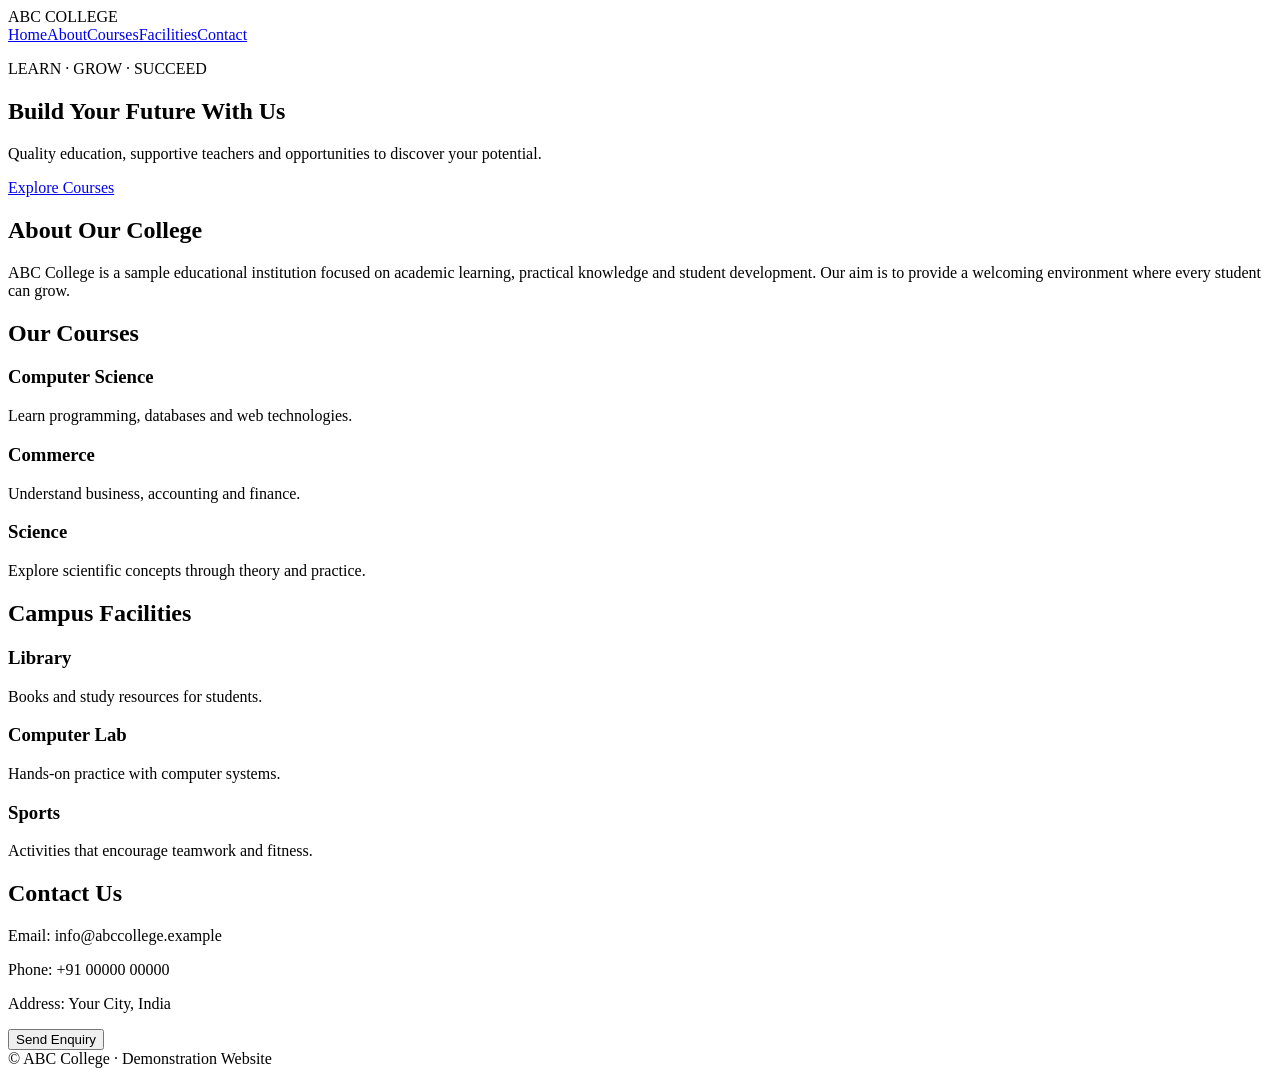
==== 02-College-Website/index.html @ 5eb40db8 "Add 02-College-Website/index.html" ====
<!DOCTYPE html>
<html lang="en"><head><meta charset="UTF-8"><meta name="viewport" content="width=device-width, initial-scale=1.0"><title>College Information</title><link rel="stylesheet" href="style.css"></head>
<body><header><div class="logo">ABC <span>COLLEGE</span></div><nav><a href="#home">Home</a><a href="#about">About</a><a href="#courses">Courses</a><a href="#facilities">Facilities</a><a href="#contact">Contact</a></nav></header>
<main><section id="home" class="hero"><div><p class="tag">LEARN · GROW · SUCCEED</p><h1>Build Your Future With Us</h1><p>Quality education, supportive teachers and opportunities to discover your potential.</p><a class="btn" href="#courses">Explore Courses</a></div></section>
<section id="about" class="section"><h2>About Our College</h2><p>ABC College is a sample educational institution focused on academic learning, practical knowledge and student development. Our aim is to provide a welcoming environment where every student can grow.</p></section>
<section id="courses" class="section pale"><h2>Our Courses</h2><div class="grid"><article><h3>Computer Science</h3><p>Learn programming, databases and web technologies.</p></article><article><h3>Commerce</h3><p>Understand business, accounting and finance.</p></article><article><h3>Science</h3><p>Explore scientific concepts through theory and practice.</p></article></div></section>
<section id="facilities" class="section"><h2>Campus Facilities</h2><div class="grid"><article><h3>Library</h3><p>Books and study resources for students.</p></article><article><h3>Computer Lab</h3><p>Hands-on practice with computer systems.</p></article><article><h3>Sports</h3><p>Activities that encourage teamwork and fitness.</p></article></div></section>
<section id="contact" class="section contact"><h2>Contact Us</h2><p>Email: info@abccollege.example</p><p>Phone: +91 00000 00000</p><p>Address: Your City, India</p><button class="btn" id="contactBtn">Send Enquiry</button></section></main><footer>© <span id="year"></span> ABC College · Demonstration Website</footer><script src="script.js"></script></body></html>
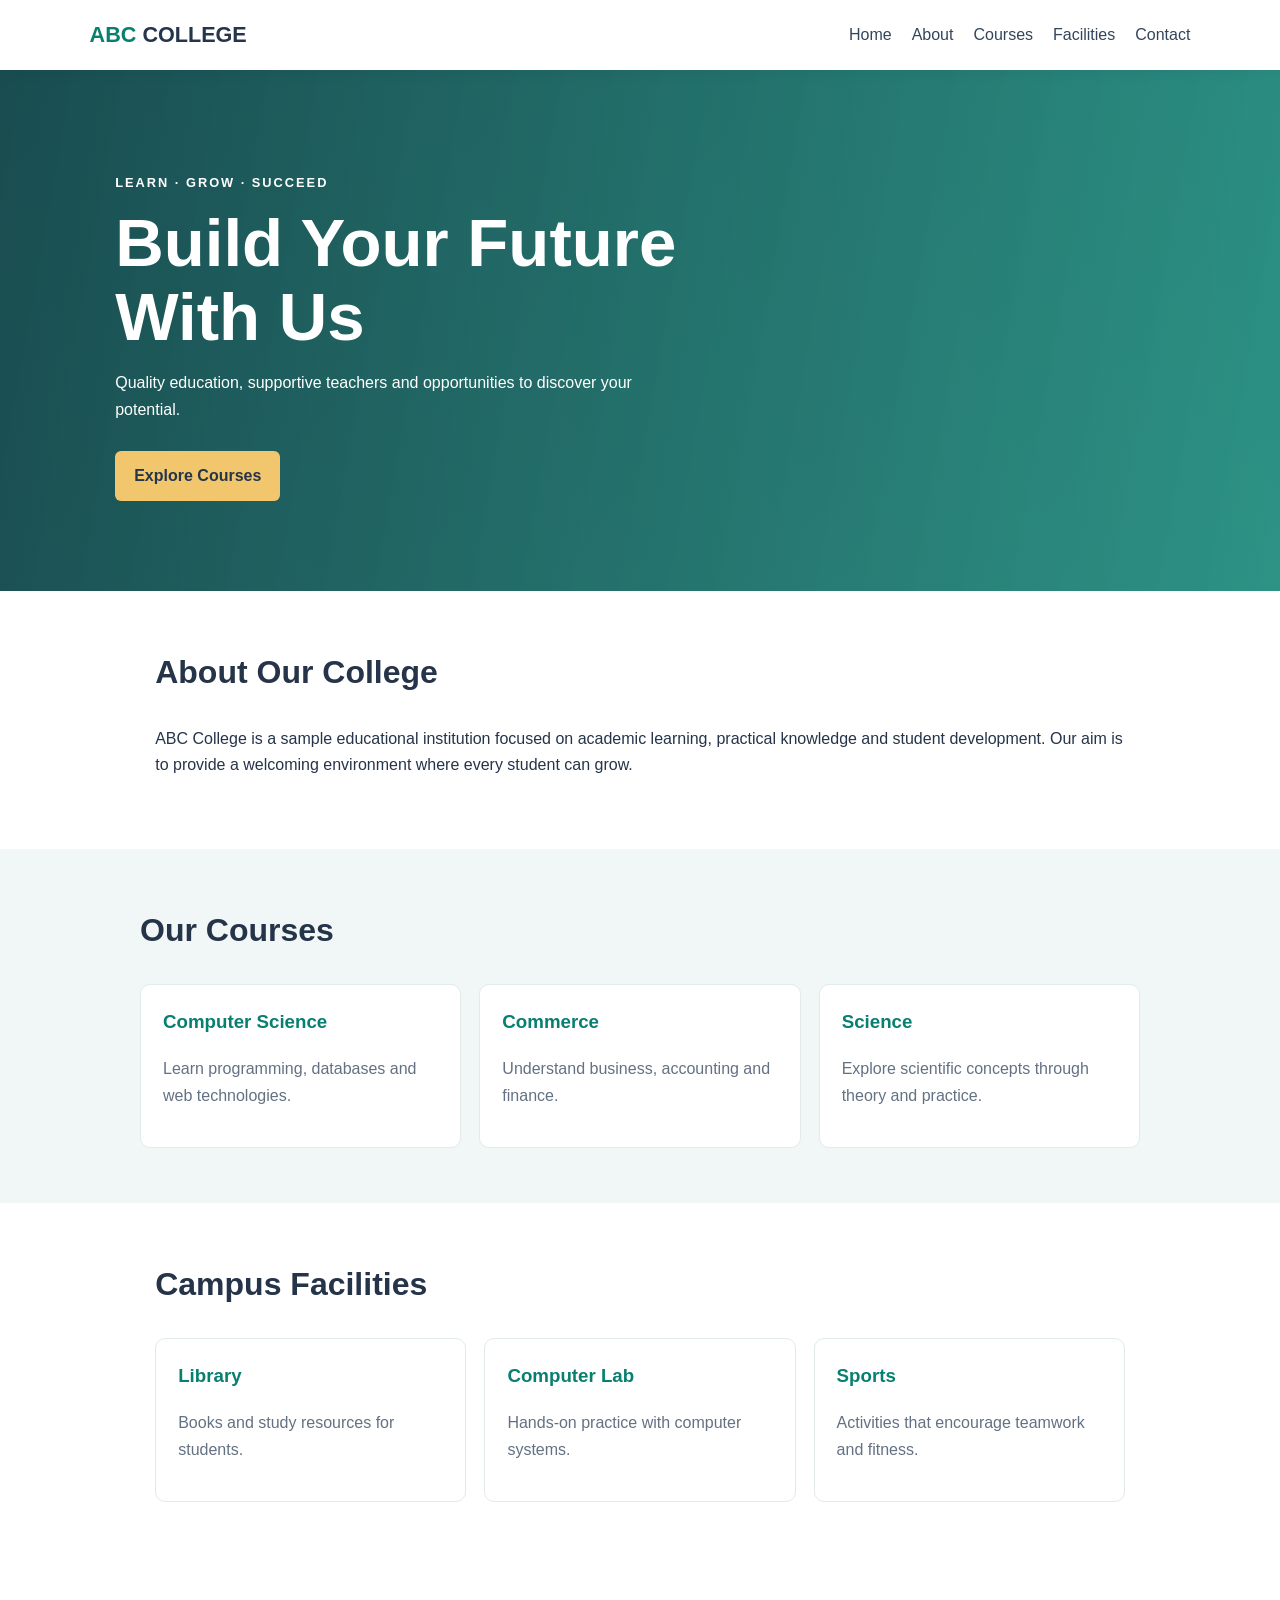
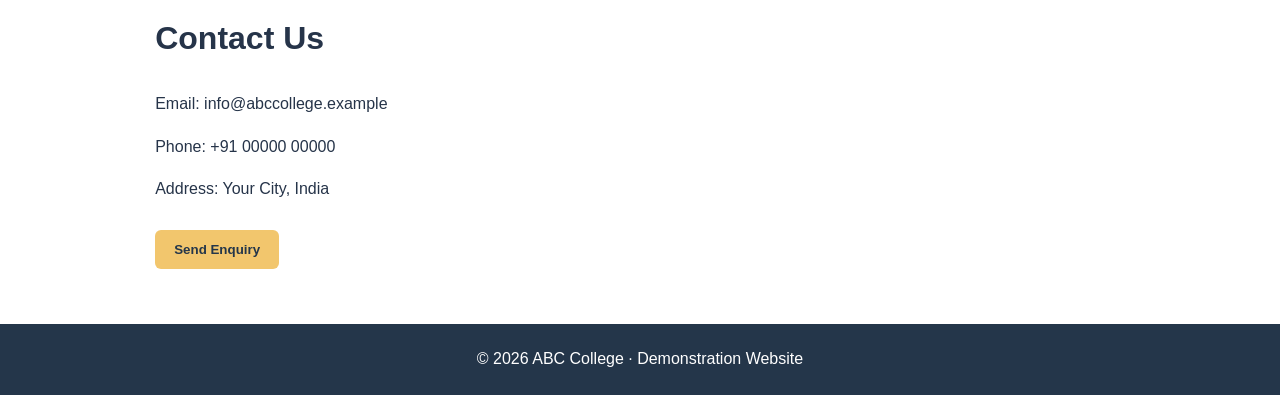
==== commit d26bc784: "Combine college website HTML CSS and JavaScript into index.html" ====
--- a/02-College-Website/index.html
+++ b/02-College-Website/index.html
@@ -1,8 +1,15 @@
 <!DOCTYPE html>
-<html lang="en"><head><meta charset="UTF-8"><meta name="viewport" content="width=device-width, initial-scale=1.0"><title>College Information</title><link rel="stylesheet" href="style.css"></head>
+<html lang="en"><head><meta charset="UTF-8"><meta name="viewport" content="width=device-width, initial-scale=1.0"><title>College Information</title><style>
+*{box-sizing:border-box}html{scroll-behavior:smooth}body{margin:0;font-family:Arial,sans-serif;color:#263449;line-height:1.65}header{display:flex;align-items:center;justify-content:space-between;padding:17px 7%;background:#fff;box-shadow:0 2px 12px #17255412;position:sticky;top:0;z-index:2}.logo{font-weight:900;font-size:1.35rem;color:#087f70}.logo span{color:#25354c}nav{display:flex;gap:20px;flex-wrap:wrap}nav a{text-decoration:none;color:#34445a}nav a:hover{color:#087f70}.hero{min-height:420px;padding:90px 9%;display:flex;align-items:center;background:linear-gradient(100deg,#073d42e8,#087f70cc),linear-gradient(45deg,#d7eee8,#b9d9d3);color:white}.hero>div{max-width:650px}.tag{letter-spacing:2px;font-weight:bold;font-size:.8rem}.hero h1{font-size:clamp(2.4rem,6vw,4.2rem);line-height:1.1;margin:12px 0}.hero p{max-width:560px}.btn{display:inline-block;background:#f2c66d;color:#24364a;padding:12px 19px;border:0;border-radius:6px;text-decoration:none;font-weight:bold;cursor:pointer;margin-top:12px}.section{padding:55px 9%;max-width:1200px;margin:auto}.section h2{font-size:2rem;margin-top:0}.pale{background:#f1f7f6;max-width:none}.pale h2,.pale .grid{max-width:1000px;margin-left:auto;margin-right:auto}.grid{display:grid;grid-template-columns:repeat(3,1fr);gap:18px}.grid article{background:white;padding:22px;border-radius:10px;border:1px solid #e1ebe8}.grid h3{color:#087f70;margin-top:0}.grid p{color:#637183}.contact{background:#fff}footer{text-align:center;background:#24364a;color:white;padding:22px}@media(max-width:700px){header{align-items:flex-start;flex-direction:column;gap:12px}.grid{grid-template-columns:1fr}.hero{padding:65px 8%}}
+</style></head>
 <body><header><div class="logo">ABC <span>COLLEGE</span></div><nav><a href="#home">Home</a><a href="#about">About</a><a href="#courses">Courses</a><a href="#facilities">Facilities</a><a href="#contact">Contact</a></nav></header>
 <main><section id="home" class="hero"><div><p class="tag">LEARN · GROW · SUCCEED</p><h1>Build Your Future With Us</h1><p>Quality education, supportive teachers and opportunities to discover your potential.</p><a class="btn" href="#courses">Explore Courses</a></div></section>
 <section id="about" class="section"><h2>About Our College</h2><p>ABC College is a sample educational institution focused on academic learning, practical knowledge and student development. Our aim is to provide a welcoming environment where every student can grow.</p></section>
 <section id="courses" class="section pale"><h2>Our Courses</h2><div class="grid"><article><h3>Computer Science</h3><p>Learn programming, databases and web technologies.</p></article><article><h3>Commerce</h3><p>Understand business, accounting and finance.</p></article><article><h3>Science</h3><p>Explore scientific concepts through theory and practice.</p></article></div></section>
 <section id="facilities" class="section"><h2>Campus Facilities</h2><div class="grid"><article><h3>Library</h3><p>Books and study resources for students.</p></article><article><h3>Computer Lab</h3><p>Hands-on practice with computer systems.</p></article><article><h3>Sports</h3><p>Activities that encourage teamwork and fitness.</p></article></div></section>
-<section id="contact" class="section contact"><h2>Contact Us</h2><p>Email: info@abccollege.example</p><p>Phone: +91 00000 00000</p><p>Address: Your City, India</p><button class="btn" id="contactBtn">Send Enquiry</button></section></main><footer>© <span id="year"></span> ABC College · Demonstration Website</footer><script src="script.js"></script></body></html>+<section id="contact" class="section contact"><h2>Contact Us</h2><p>Email: info@abccollege.example</p><p>Phone: +91 00000 00000</p><p>Address: Your City, India</p><button class="btn" id="contactBtn">Send Enquiry</button></section></main><footer>© <span id="year"></span> ABC College · Demonstration Website</footer><script>
+document.getElementById("year").textContent = new Date().getFullYear();
+document.getElementById("contactBtn").addEventListener("click", function () {
+  alert("Thank you for your interest! Please email info@abccollege.example.");
+});
+</script></body></html>
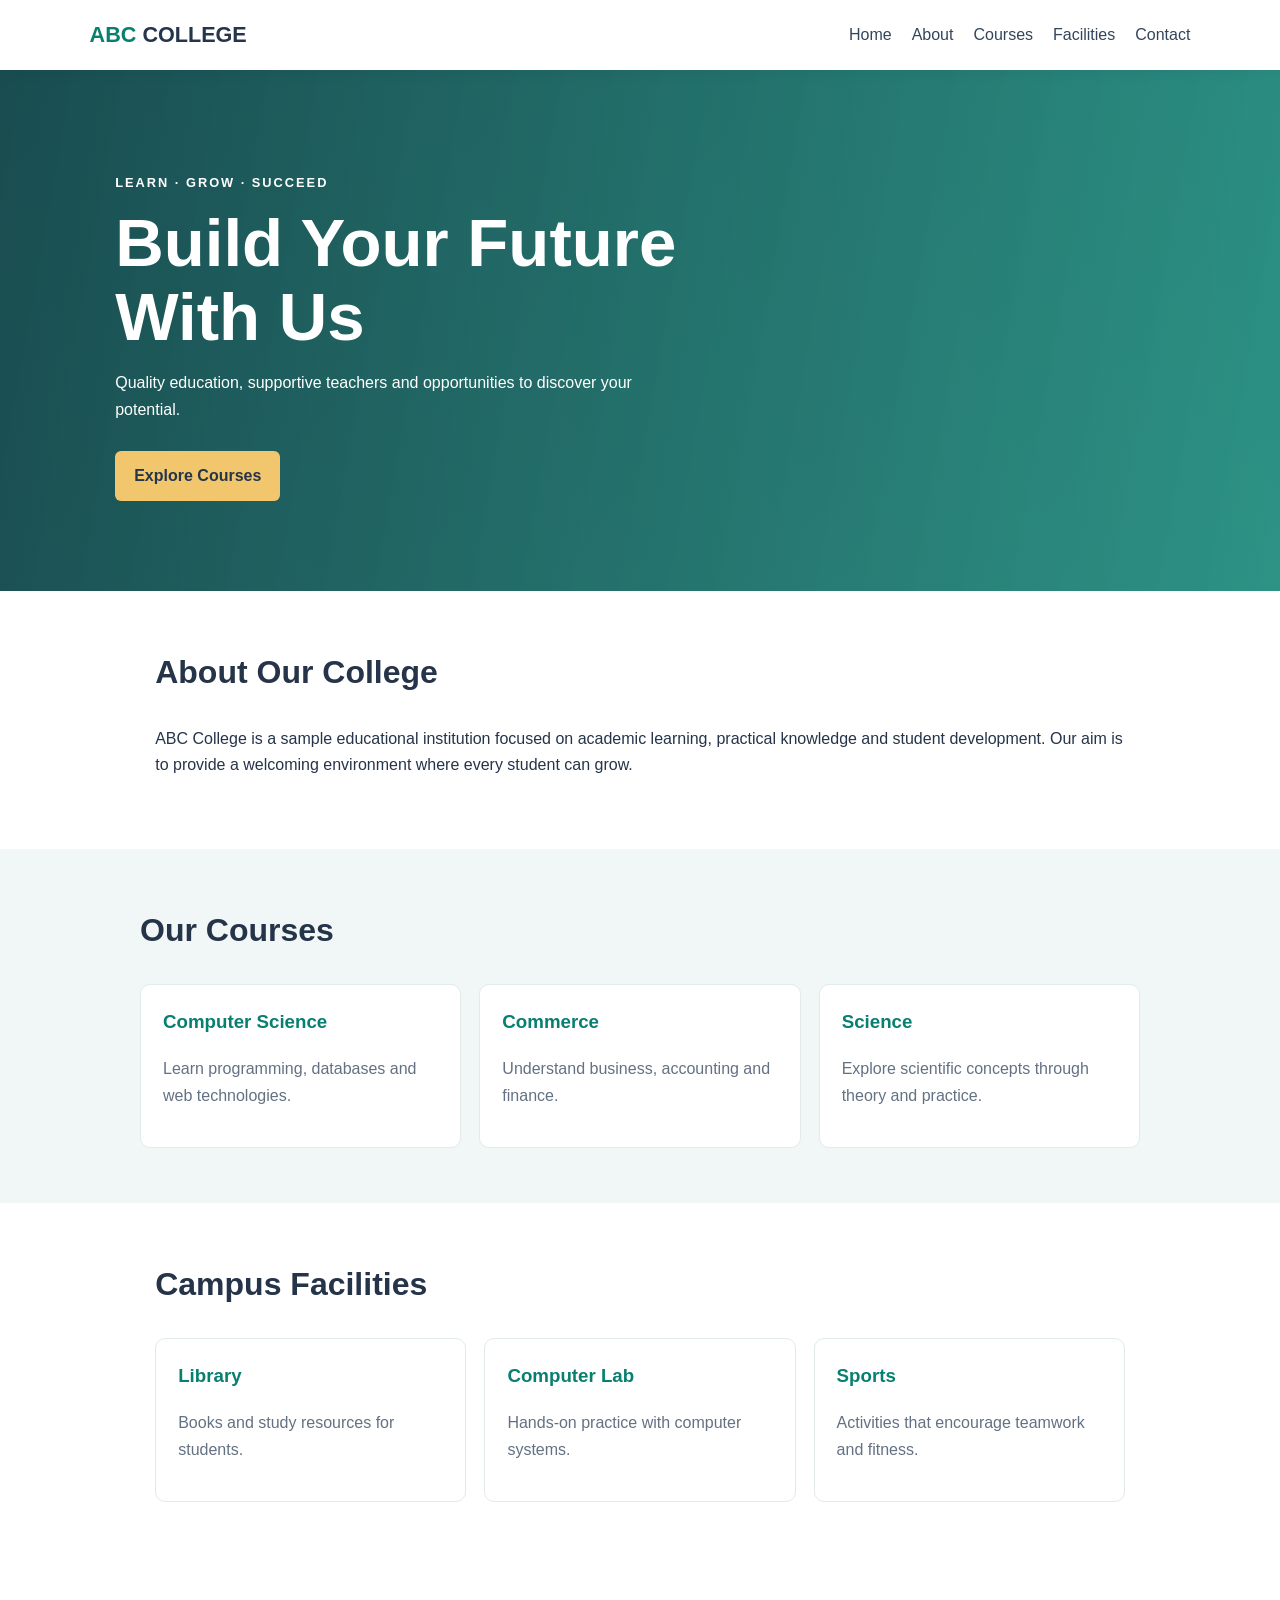
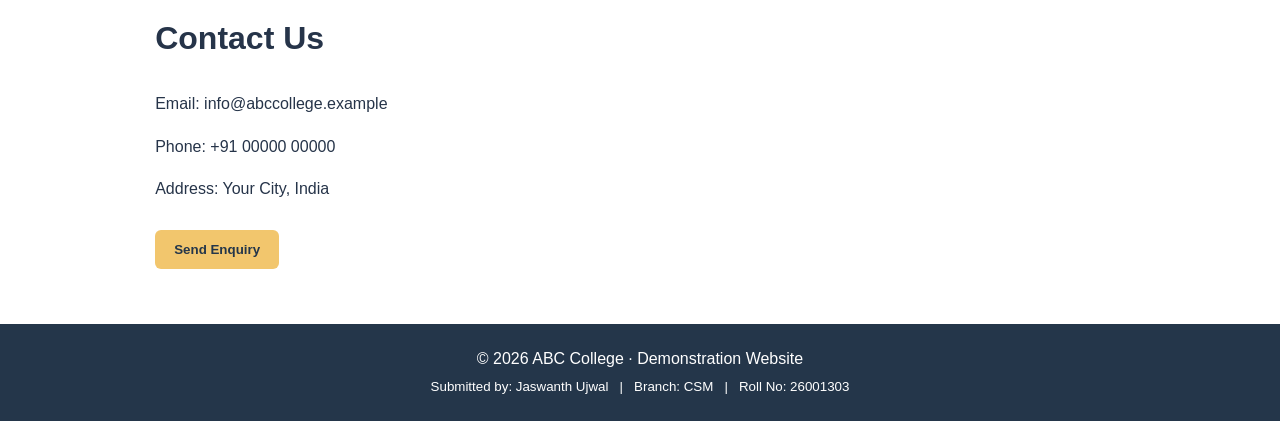
==== commit 3c4389d4: "Add student details to 02-College-Website/index.html" ====
--- a/02-College-Website/index.html
+++ b/02-College-Website/index.html
@@ -7,7 +7,7 @@
 <section id="about" class="section"><h2>About Our College</h2><p>ABC College is a sample educational institution focused on academic learning, practical knowledge and student development. Our aim is to provide a welcoming environment where every student can grow.</p></section>
 <section id="courses" class="section pale"><h2>Our Courses</h2><div class="grid"><article><h3>Computer Science</h3><p>Learn programming, databases and web technologies.</p></article><article><h3>Commerce</h3><p>Understand business, accounting and finance.</p></article><article><h3>Science</h3><p>Explore scientific concepts through theory and practice.</p></article></div></section>
 <section id="facilities" class="section"><h2>Campus Facilities</h2><div class="grid"><article><h3>Library</h3><p>Books and study resources for students.</p></article><article><h3>Computer Lab</h3><p>Hands-on practice with computer systems.</p></article><article><h3>Sports</h3><p>Activities that encourage teamwork and fitness.</p></article></div></section>
-<section id="contact" class="section contact"><h2>Contact Us</h2><p>Email: info@abccollege.example</p><p>Phone: +91 00000 00000</p><p>Address: Your City, India</p><button class="btn" id="contactBtn">Send Enquiry</button></section></main><footer>© <span id="year"></span> ABC College · Demonstration Website</footer><script>
+<section id="contact" class="section contact"><h2>Contact Us</h2><p>Email: info@abccollege.example</p><p>Phone: +91 00000 00000</p><p>Address: Your City, India</p><button class="btn" id="contactBtn">Send Enquiry</button></section></main><footer>© <span id="year"></span> ABC College · Demonstration Website<br><small>Submitted by: Jaswanth Ujwal &nbsp; | &nbsp; Branch: CSM &nbsp; | &nbsp; Roll No: 26001303</small></footer><script>
 document.getElementById("year").textContent = new Date().getFullYear();
 document.getElementById("contactBtn").addEventListener("click", function () {
   alert("Thank you for your interest! Please email info@abccollege.example.");
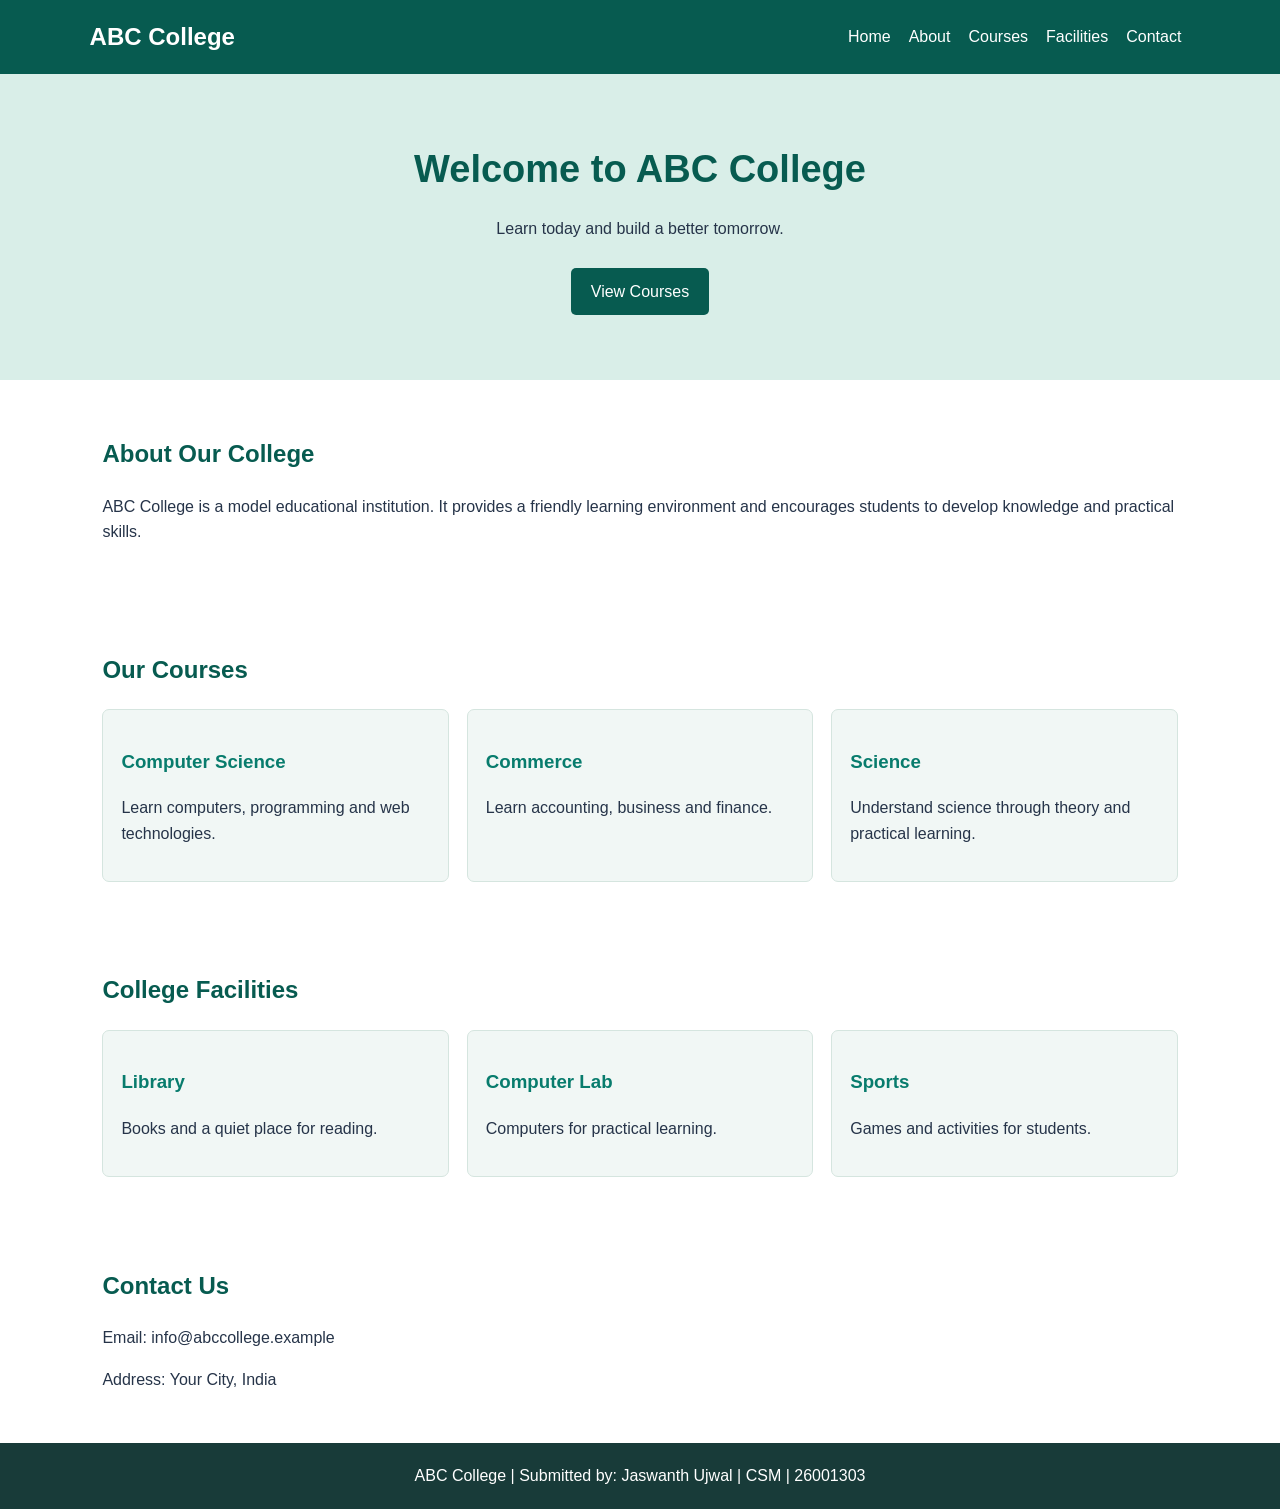
==== commit c6dc7189: "Use beginner HTML and CSS only" ====
--- a/02-College-Website/index.html
+++ b/02-College-Website/index.html
@@ -1,15 +1,10 @@
 <!DOCTYPE html>
-<html lang="en"><head><meta charset="UTF-8"><meta name="viewport" content="width=device-width, initial-scale=1.0"><title>College Information</title><style>
-*{box-sizing:border-box}html{scroll-behavior:smooth}body{margin:0;font-family:Arial,sans-serif;color:#263449;line-height:1.65}header{display:flex;align-items:center;justify-content:space-between;padding:17px 7%;background:#fff;box-shadow:0 2px 12px #17255412;position:sticky;top:0;z-index:2}.logo{font-weight:900;font-size:1.35rem;color:#087f70}.logo span{color:#25354c}nav{display:flex;gap:20px;flex-wrap:wrap}nav a{text-decoration:none;color:#34445a}nav a:hover{color:#087f70}.hero{min-height:420px;padding:90px 9%;display:flex;align-items:center;background:linear-gradient(100deg,#073d42e8,#087f70cc),linear-gradient(45deg,#d7eee8,#b9d9d3);color:white}.hero>div{max-width:650px}.tag{letter-spacing:2px;font-weight:bold;font-size:.8rem}.hero h1{font-size:clamp(2.4rem,6vw,4.2rem);line-height:1.1;margin:12px 0}.hero p{max-width:560px}.btn{display:inline-block;background:#f2c66d;color:#24364a;padding:12px 19px;border:0;border-radius:6px;text-decoration:none;font-weight:bold;cursor:pointer;margin-top:12px}.section{padding:55px 9%;max-width:1200px;margin:auto}.section h2{font-size:2rem;margin-top:0}.pale{background:#f1f7f6;max-width:none}.pale h2,.pale .grid{max-width:1000px;margin-left:auto;margin-right:auto}.grid{display:grid;grid-template-columns:repeat(3,1fr);gap:18px}.grid article{background:white;padding:22px;border-radius:10px;border:1px solid #e1ebe8}.grid h3{color:#087f70;margin-top:0}.grid p{color:#637183}.contact{background:#fff}footer{text-align:center;background:#24364a;color:white;padding:22px}@media(max-width:700px){header{align-items:flex-start;flex-direction:column;gap:12px}.grid{grid-template-columns:1fr}.hero{padding:65px 8%}}
-</style></head>
-<body><header><div class="logo">ABC <span>COLLEGE</span></div><nav><a href="#home">Home</a><a href="#about">About</a><a href="#courses">Courses</a><a href="#facilities">Facilities</a><a href="#contact">Contact</a></nav></header>
-<main><section id="home" class="hero"><div><p class="tag">LEARN · GROW · SUCCEED</p><h1>Build Your Future With Us</h1><p>Quality education, supportive teachers and opportunities to discover your potential.</p><a class="btn" href="#courses">Explore Courses</a></div></section>
-<section id="about" class="section"><h2>About Our College</h2><p>ABC College is a sample educational institution focused on academic learning, practical knowledge and student development. Our aim is to provide a welcoming environment where every student can grow.</p></section>
-<section id="courses" class="section pale"><h2>Our Courses</h2><div class="grid"><article><h3>Computer Science</h3><p>Learn programming, databases and web technologies.</p></article><article><h3>Commerce</h3><p>Understand business, accounting and finance.</p></article><article><h3>Science</h3><p>Explore scientific concepts through theory and practice.</p></article></div></section>
-<section id="facilities" class="section"><h2>Campus Facilities</h2><div class="grid"><article><h3>Library</h3><p>Books and study resources for students.</p></article><article><h3>Computer Lab</h3><p>Hands-on practice with computer systems.</p></article><article><h3>Sports</h3><p>Activities that encourage teamwork and fitness.</p></article></div></section>
-<section id="contact" class="section contact"><h2>Contact Us</h2><p>Email: info@abccollege.example</p><p>Phone: +91 00000 00000</p><p>Address: Your City, India</p><button class="btn" id="contactBtn">Send Enquiry</button></section></main><footer>© <span id="year"></span> ABC College · Demonstration Website<br><small>Submitted by: Jaswanth Ujwal &nbsp; | &nbsp; Branch: CSM &nbsp; | &nbsp; Roll No: 26001303</small></footer><script>
-document.getElementById("year").textContent = new Date().getFullYear();
-document.getElementById("contactBtn").addEventListener("click", function () {
-  alert("Thank you for your interest! Please email info@abccollege.example.");
-});
-</script></body></html>+<html lang="en"><head><meta charset="UTF-8"><meta name="viewport" content="width=device-width, initial-scale=1.0"><title>ABC College Website</title><style>
+*{box-sizing:border-box}body{margin:0;font-family:Arial,sans-serif;color:#263449;line-height:1.6}header{background:#075b50;color:white;padding:18px 7%;display:flex;justify-content:space-between;align-items:center;flex-wrap:wrap}header h2{margin:0}nav a{color:white;text-decoration:none;margin:0 9px}nav a:hover{color:#ffe08a}.hero{background:#d9eee8;text-align:center;padding:65px 20px}.hero h1{color:#075b50;font-size:38px;margin:0 0 12px}.button{display:inline-block;background:#075b50;color:white;padding:11px 20px;text-decoration:none;border-radius:5px;margin-top:10px}section{padding:35px 8%}section h2{color:#075b50}.cards{display:flex;gap:18px;flex-wrap:wrap}.card{flex:1;min-width:210px;background:#f1f7f5;border:1px solid #d5e5df;border-radius:7px;padding:18px}.card h3{color:#087c6d}footer{background:#183b39;color:white;text-align:center;padding:20px}@media(max-width:600px){header{display:block;text-align:center}nav{margin-top:12px}nav a{display:inline-block;margin:5px}.hero h1{font-size:30px}}
+</style></head><body>
+<header><h2>ABC College</h2><nav><a href="#home">Home</a><a href="#about">About</a><a href="#courses">Courses</a><a href="#facilities">Facilities</a><a href="#contact">Contact</a></nav></header>
+<div class="hero" id="home"><h1>Welcome to ABC College</h1><p>Learn today and build a better tomorrow.</p><a class="button" href="#courses">View Courses</a></div>
+<section id="about"><h2>About Our College</h2><p>ABC College is a model educational institution. It provides a friendly learning environment and encourages students to develop knowledge and practical skills.</p></section>
+<section id="courses"><h2>Our Courses</h2><div class="cards"><div class="card"><h3>Computer Science</h3><p>Learn computers, programming and web technologies.</p></div><div class="card"><h3>Commerce</h3><p>Learn accounting, business and finance.</p></div><div class="card"><h3>Science</h3><p>Understand science through theory and practical learning.</p></div></div></section>
+<section id="facilities"><h2>College Facilities</h2><div class="cards"><div class="card"><h3>Library</h3><p>Books and a quiet place for reading.</p></div><div class="card"><h3>Computer Lab</h3><p>Computers for practical learning.</p></div><div class="card"><h3>Sports</h3><p>Games and activities for students.</p></div></div></section>
+<section id="contact"><h2>Contact Us</h2><p>Email: info@abccollege.example</p><p>Address: Your City, India</p></section><footer>ABC College | Submitted by: Jaswanth Ujwal | CSM | 26001303</footer></body></html>
